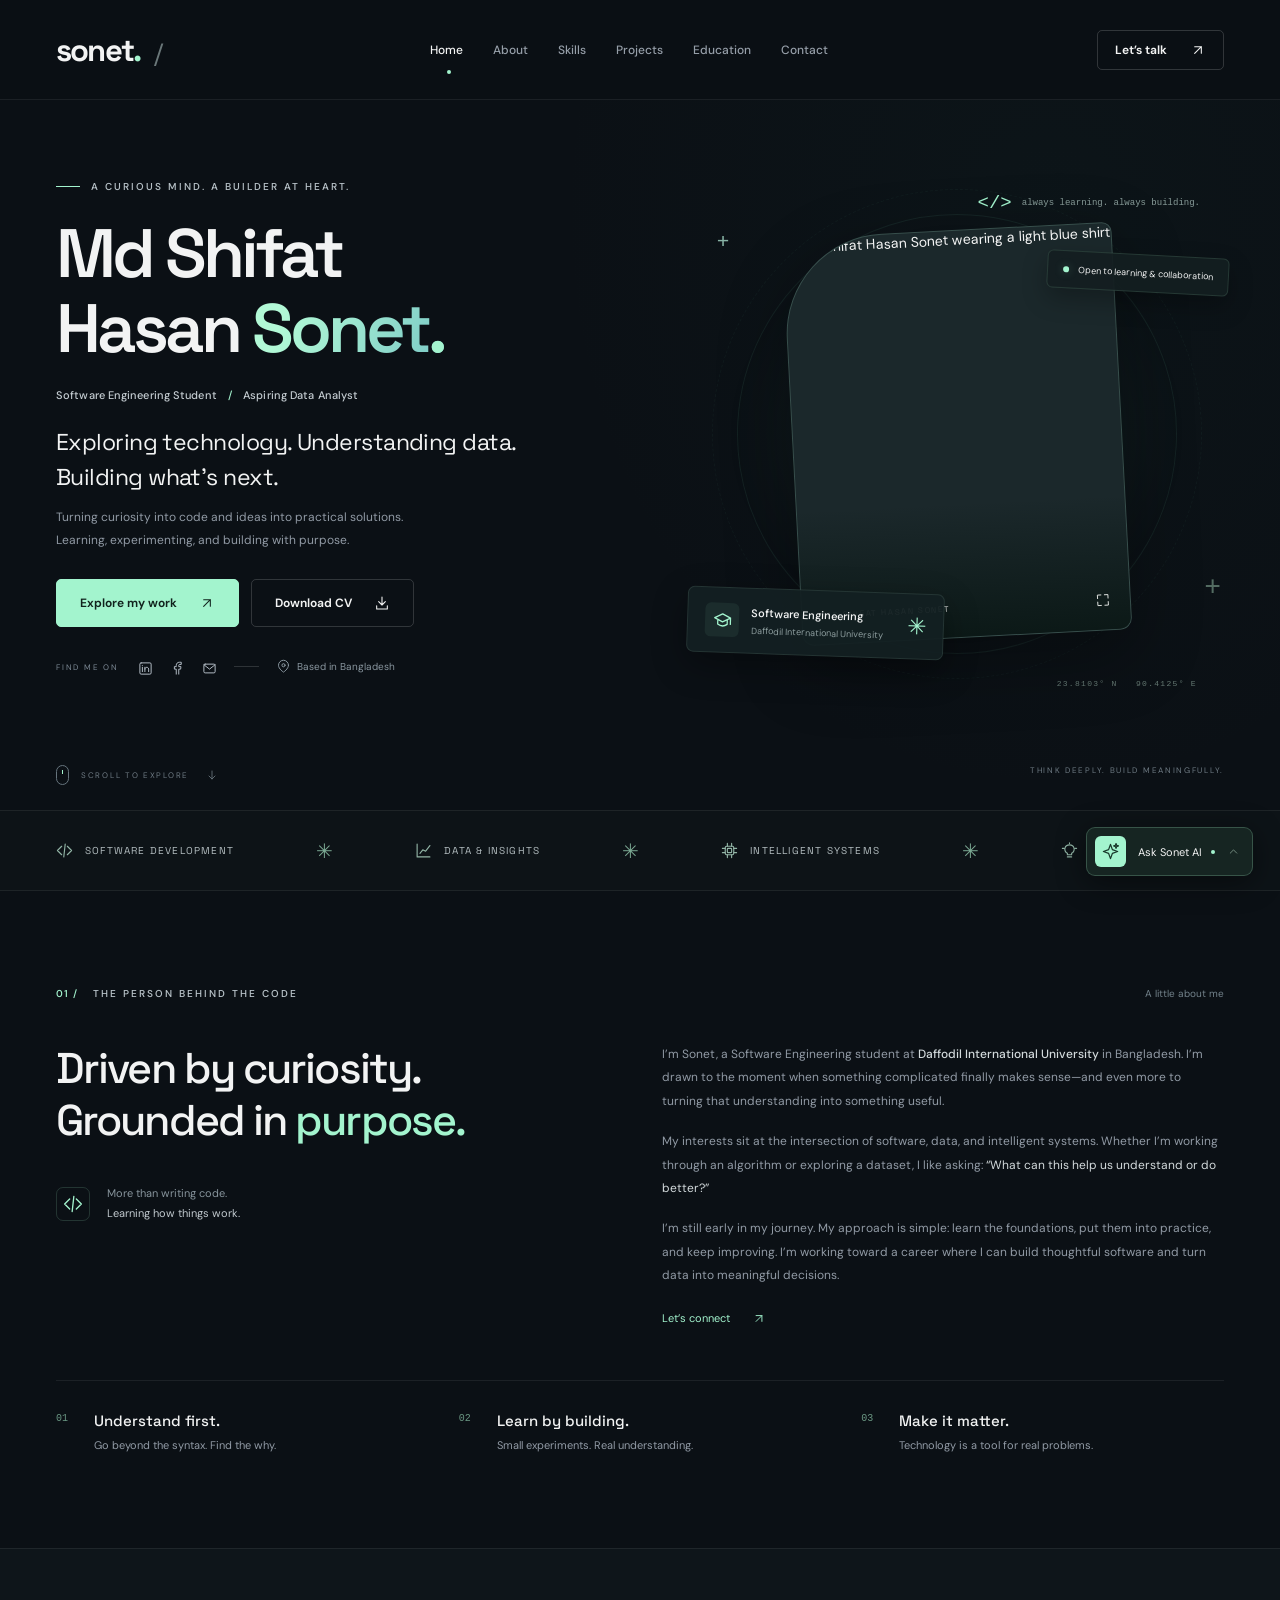
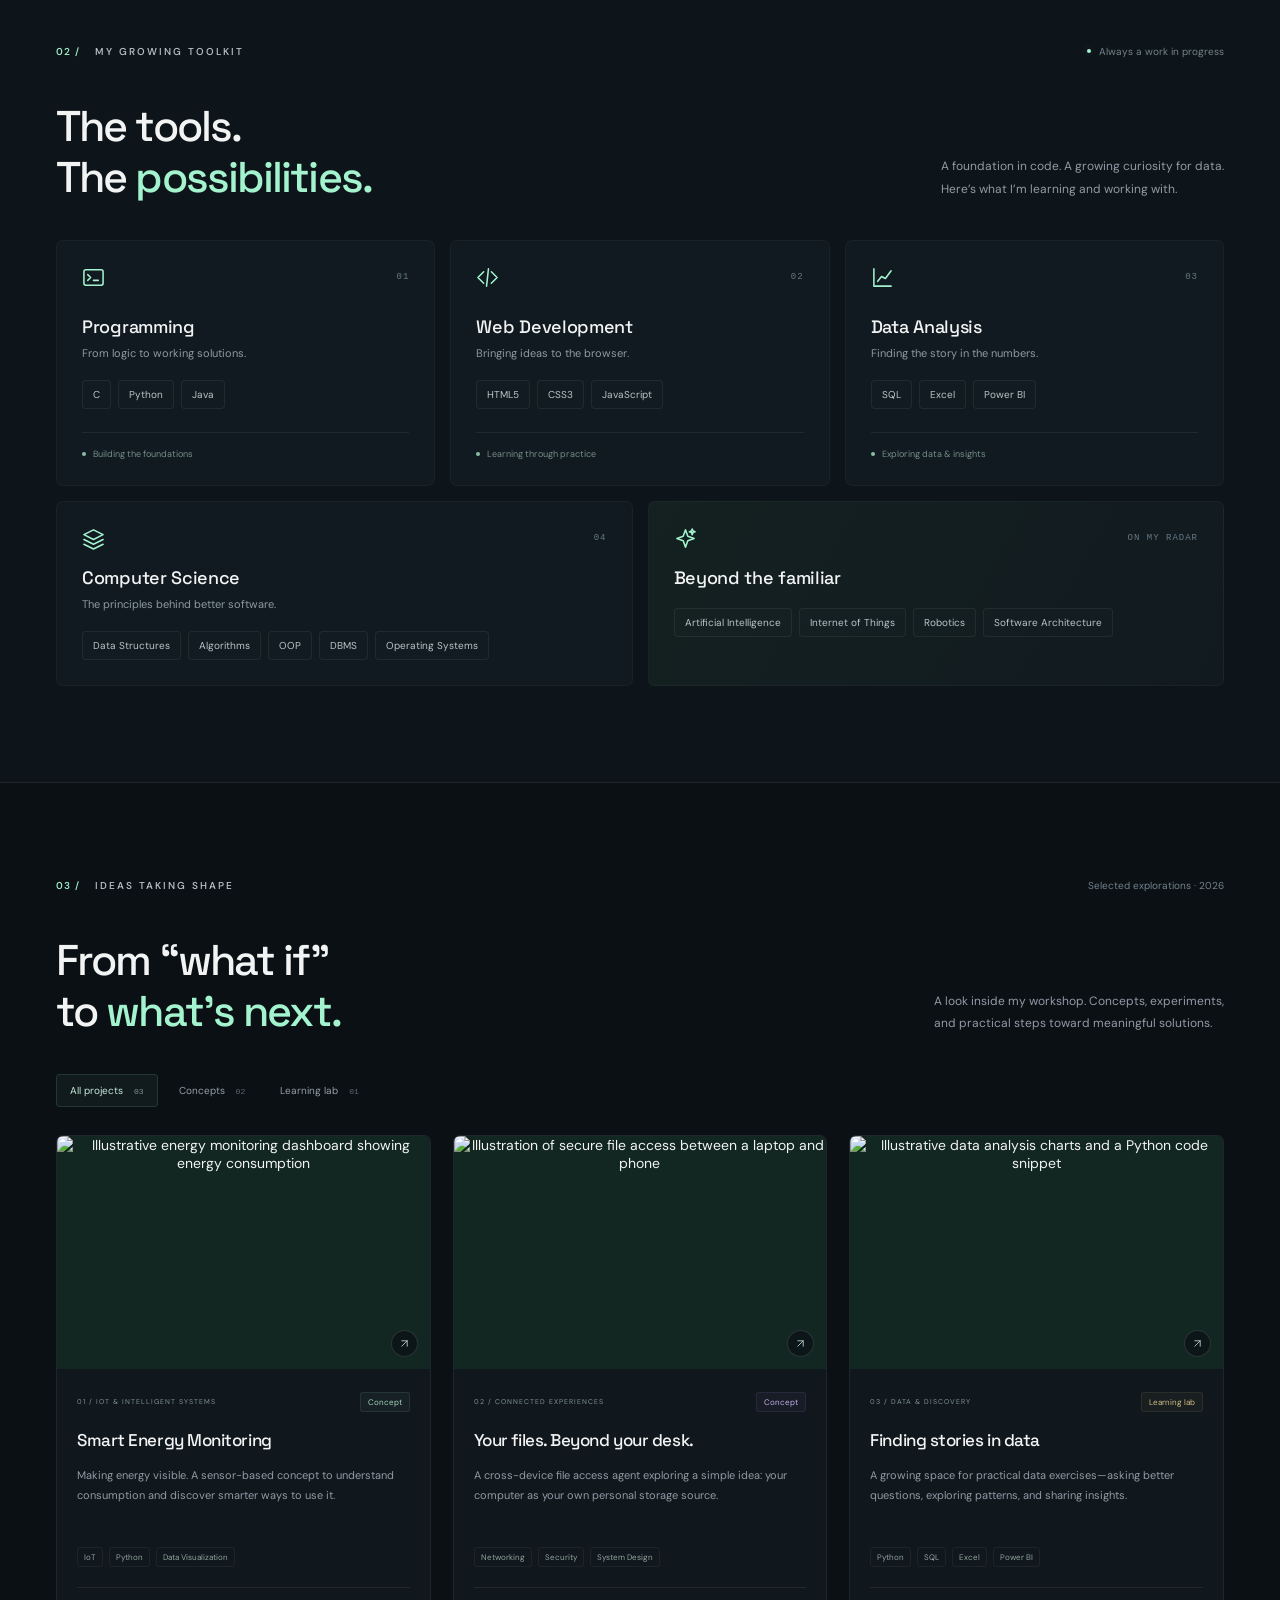
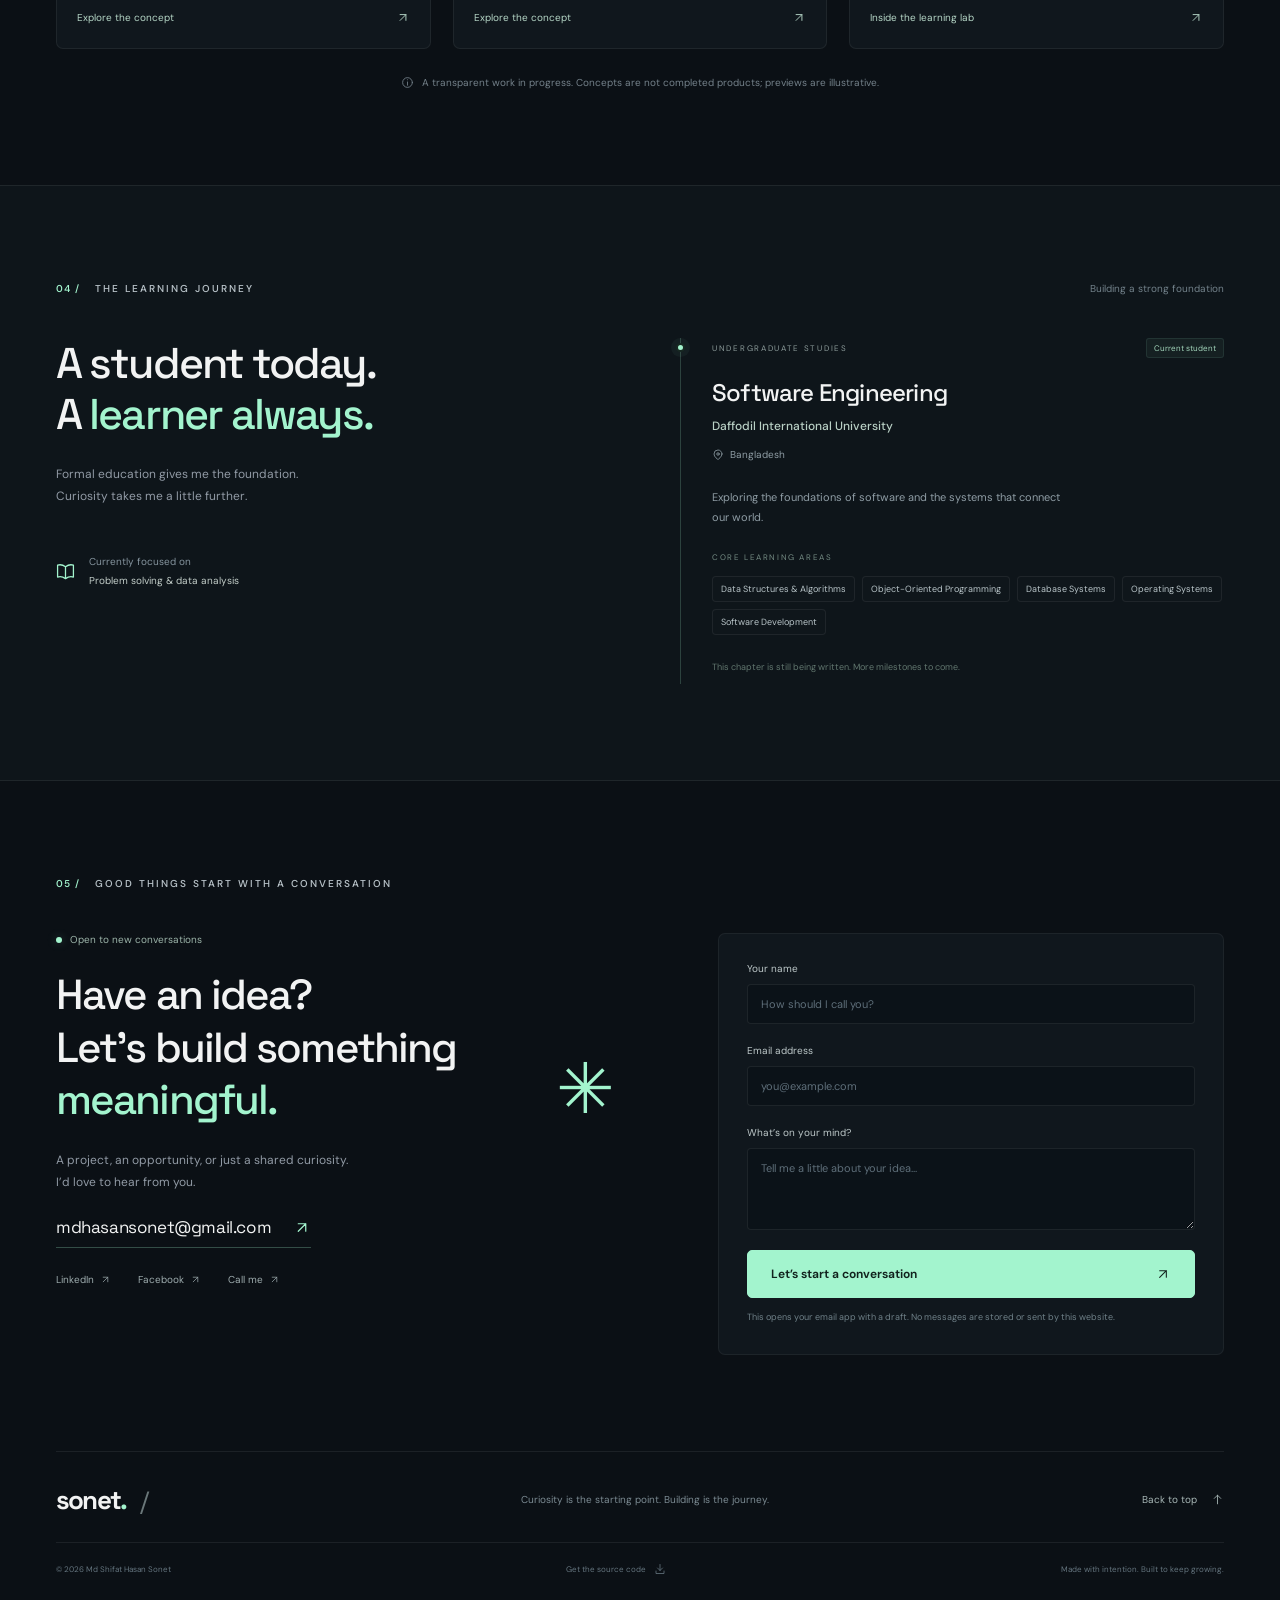
==== index.html @ 7c034849 "Add files via upload Initial portfolio upload" ====
<!doctype html>
<html lang="en">
<head>
  <meta charset="UTF-8">
  <meta name="viewport" content="width=device-width, initial-scale=1.0">
  <meta name="theme-color" content="#0b1015">
  <meta name="description" content="Md Shifat Hasan Sonet — Software Engineering student at Daffodil International University. Exploring software, data, and meaningful technology.">
  <meta property="og:title" content="Sonet — Curious mind. Purposeful code.">
  <meta property="og:description" content="The personal portfolio of Md Shifat Hasan Sonet, software engineering student and aspiring data analyst.">
  <meta property="og:type" content="website">
  <link rel="icon" href="./assets/favicon.svg" type="image/svg+xml">
  <link rel="preconnect" href="https://fonts.googleapis.com">
  <link rel="preconnect" href="https://fonts.gstatic.com" crossorigin>
  <link href="https://fonts.googleapis.com/css2?family=DM+Sans:wght@400;450;500;550;600;650;700&family=Space+Grotesk:wght@400;500;600;700&display=swap" rel="stylesheet">
  <link rel="stylesheet" href="./style.css">
  <title>Md Shifat Hasan Sonet — Developer & Curious Mind</title>
</head>
<body>
  <a class="skip-link" href="#main">Skip to content</a>
  <header class="site-header">
    <div class="container nav-wrap">
      <a href="#home" class="logo" aria-label="Sonet home">sonet<span>.</span><span class="logo-slash"> /</span></a>
      <nav id="navigation" aria-label="Main navigation">
        <a href="#home" class="active">Home</a><a href="#about">About</a><a href="#skills">Skills</a><a href="#projects">Projects</a><a href="#education">Education</a><a href="#contact">Contact</a>
      </nav>
      <a href="#contact" class="button nav-cta">Let’s talk <i data-icon="arrow-up-right"></i></a>
      <button class="menu-toggle icon-button" aria-label="Open menu" aria-expanded="false" aria-controls="navigation"><i data-icon="menu"></i></button>
    </div>
  </header>
  <main id="main">
    <section class="hero container" id="home">
      <div class="hero-content">
        <div class="eyebrow"><span class="tiny-line"></span> A CURIOUS MIND. A BUILDER AT HEART.</div>
        <h1>Md Shifat<br>Hasan <span class="gradient-text">Sonet<span class="name-dot">.</span></span></h1>
        <p class="hero-role">Software Engineering Student <span>/</span> Aspiring Data Analyst</p>
        <p class="hero-description">Exploring technology. Understanding data.<br>Building what’s next.</p>
        <p class="hero-intro">Turning curiosity into code and ideas into practical solutions.<br class="desktop-break"> Learning, experimenting, and building with purpose.</p>
        <div class="hero-actions"><a class="button primary" href="#projects">Explore my work <i data-icon="arrow-up-right"></i></a><a class="button secondary" href="./assets/sonet-cv.pdf" download="Md-Shifat-Hasan-Sonet-CV.pdf">Download CV <i data-icon="download"></i></a></div>
        <div class="hero-socials"><span>FIND ME ON</span><a href="https://www.linkedin.com/in/shifat-hasan-sonet-a158b3356" target="_blank" rel="noopener noreferrer" aria-label="LinkedIn"><i data-icon="linkedin"></i></a><a href="https://www.facebook.com/shifat.hasan.sonet/" target="_blank" rel="noopener noreferrer" aria-label="Facebook"><i data-icon="facebook"></i></a><a href="mailto:mdhasansonet@gmail.com" aria-label="Email"><i data-icon="mail"></i></a><span class="social-rule"></span><span class="location"><i data-icon="pin"></i> Based in Bangladesh</span></div>
      </div>
      <div class="hero-art">
        <div class="orbit orbit-one"></div><div class="orbit orbit-two"></div>
        <span class="art-plus plus-one">+</span><span class="art-plus plus-two">+</span>
        <div class="code-tag"><span>&lt;/&gt;</span> always learning. always building.</div>
        <button class="portrait-frame" id="portrait-open" aria-label="View full portrait of Sonet"><img src="./assets/sonet-portrait.jpg" alt="Md Shifat Hasan Sonet wearing a light blue shirt" width="1200" height="1600" fetchpriority="high"><span class="portrait-bottom"><span>MD SHIFAT HASAN SONET</span><i data-icon="expand"></i></span></button>
        <div class="availability"><span class="status-dot"></span> Open to learning & collaboration</div>
        <div class="student-note"><span class="note-icon"><i data-icon="graduation"></i></span><div><strong>Software Engineering</strong><span>Daffodil International University</span></div><span class="note-spark">✳</span></div>
        <span class="art-coordinate">23.8103° N &nbsp; 90.4125° E</span>
      </div>
      <div class="hero-footer"><a href="#about"><span class="scroll-mouse"></span> SCROLL TO EXPLORE <i data-icon="arrow-down"></i></a><span>THINK DEEPLY. BUILD MEANINGFULLY.</span></div>
    </section>
    <div class="interest-strip"><div class="container"><span><i data-icon="code"></i> SOFTWARE DEVELOPMENT</span><b>✳</b><span><i data-icon="chart"></i> DATA & INSIGHTS</span><b>✳</b><span><i data-icon="cpu"></i> INTELLIGENT SYSTEMS</span><b>✳</b><span><i data-icon="bulb"></i> CONTINUOUS LEARNING</span></div></div>

    <section class="section container" id="about">
      <div class="section-heading"><p class="eyebrow"><span class="section-number">01 /</span> THE PERSON BEHIND THE CODE</p><span class="section-side">A little about me</span></div>
      <div class="about-grid">
        <div><h2>Driven by curiosity.<br>Grounded in <em>purpose.</em></h2><div class="about-stamp"><i data-icon="code"></i><span>More than writing code.<br><strong>Learning how things work.</strong></span></div></div>
        <div class="about-copy"><p>I’m Sonet, a Software Engineering student at <strong>Daffodil International University</strong> in Bangladesh. I’m drawn to the moment when something complicated finally makes sense—and even more to turning that understanding into something useful.</p><p>My interests sit at the intersection of software, data, and intelligent systems. Whether I’m working through an algorithm or exploring a dataset, I like asking: <span class="text-white">“What can this help us understand or do better?”</span></p><p>I’m still early in my journey. My approach is simple: learn the foundations, put them into practice, and keep improving. I’m working toward a career where I can build thoughtful software and turn data into meaningful decisions.</p><a class="text-link" href="#contact">Let’s connect <i data-icon="arrow-up-right"></i></a></div>
      </div>
      <div class="values-grid"><div><span class="value-number">01</span><h3>Understand first.</h3><p>Go beyond the syntax. Find the why.</p></div><div><span class="value-number">02</span><h3>Learn by building.</h3><p>Small experiments. Real understanding.</p></div><div><span class="value-number">03</span><h3>Make it matter.</h3><p>Technology is a tool for real problems.</p></div></div>
    </section>

    <section class="section skills-section" id="skills"><div class="container">
      <div class="section-heading"><p class="eyebrow"><span class="section-number">02 /</span> MY GROWING TOOLKIT</p><span class="section-side"><span class="status-dot"></span> Always a work in progress</span></div>
      <div class="title-row"><h2>The tools.<br>The <em>possibilities.</em></h2><p>A foundation in code. A growing curiosity for data.<br>Here’s what I’m learning and working with.</p></div>
      <div class="skills-grid">
        <article class="skill-card"><div class="skill-top"><i data-icon="terminal"></i><span>01</span></div><h3>Programming</h3><p>From logic to working solutions.</p><div class="skill-tags"><span>C</span><span>Python</span><span>Java</span></div><div class="skill-foot"><span></span> Building the foundations</div></article>
        <article class="skill-card"><div class="skill-top"><i data-icon="code"></i><span>02</span></div><h3>Web Development</h3><p>Bringing ideas to the browser.</p><div class="skill-tags"><span>HTML5</span><span>CSS3</span><span>JavaScript</span></div><div class="skill-foot"><span></span> Learning through practice</div></article>
        <article class="skill-card"><div class="skill-top"><i data-icon="chart"></i><span>03</span></div><h3>Data Analysis</h3><p>Finding the story in the numbers.</p><div class="skill-tags"><span>SQL</span><span>Excel</span><span>Power BI</span></div><div class="skill-foot"><span></span> Exploring data & insights</div></article>
        <article class="skill-card wide"><div class="skill-top"><i data-icon="layers"></i><span>04</span></div><h3>Computer Science</h3><p>The principles behind better software.</p><div class="skill-tags"><span>Data Structures</span><span>Algorithms</span><span>OOP</span><span>DBMS</span><span>Operating Systems</span></div></article>
        <article class="skill-card interests"><div class="skill-top"><i data-icon="spark"></i><span>ON MY RADAR</span></div><h3>Beyond the familiar</h3><div class="skill-tags"><span>Artificial Intelligence</span><span>Internet of Things</span><span>Robotics</span><span>Software Architecture</span></div></article>
      </div>
    </div></section>

    <section class="section container" id="projects">
      <div class="section-heading"><p class="eyebrow"><span class="section-number">03 /</span> IDEAS TAKING SHAPE</p><span class="section-side">Selected explorations · 2026</span></div>
      <div class="title-row"><h2>From “what if”<br>to <em>what’s next.</em></h2><p>A look inside my workshop. Concepts, experiments,<br>and practical steps toward meaningful solutions.</p></div>
      <div class="project-filters" aria-label="Filter projects"><button class="selected" data-filter="all" aria-pressed="true">All projects <span>03</span></button><button data-filter="concept" aria-pressed="false">Concepts <span>02</span></button><button data-filter="learning" aria-pressed="false">Learning lab <span>01</span></button></div>
      <div class="projects-grid">
        <article class="project-card" data-category="concept"><button class="project-image energy-image" data-project="energy" aria-label="Explore Smart Energy Monitoring System"><img src="./assets/project-energy.svg" alt="Illustrative energy monitoring dashboard showing energy consumption" loading="lazy" width="800" height="500"><span class="project-open"><i data-icon="arrow-up-right"></i></span></button><div class="project-content"><div class="project-meta"><span>01 / IOT & INTELLIGENT SYSTEMS</span><span class="project-status">Concept</span></div><h3>Smart Energy Monitoring</h3><p>Making energy visible. A sensor-based concept to understand consumption and discover smarter ways to use it.</p><div class="tech-tags"><span>IoT</span><span>Python</span><span>Data Visualization</span></div><button class="project-link" data-project="energy">Explore the concept <i data-icon="arrow-up-right"></i></button></div></article>
        <article class="project-card" data-category="concept"><button class="project-image files-image" data-project="files" aria-label="Explore Cross-Device File Access Agent"><img src="./assets/project-files.svg" alt="Illustration of secure file access between a laptop and phone" loading="lazy" width="800" height="500"><span class="project-open"><i data-icon="arrow-up-right"></i></span></button><div class="project-content"><div class="project-meta"><span>02 / CONNECTED EXPERIENCES</span><span class="project-status violet">Concept</span></div><h3>Your files. Beyond your desk.</h3><p>A cross-device file access agent exploring a simple idea: your computer as your own personal storage source.</p><div class="tech-tags"><span>Networking</span><span>Security</span><span>System Design</span></div><button class="project-link" data-project="files">Explore the concept <i data-icon="arrow-up-right"></i></button></div></article>
        <article class="project-card" data-category="learning"><button class="project-image data-image" data-project="data" aria-label="Explore Data Analysis Projects"><img src="./assets/project-data.svg" alt="Illustrative data analysis charts and a Python code snippet" loading="lazy" width="800" height="500"><span class="project-open"><i data-icon="arrow-up-right"></i></span></button><div class="project-content"><div class="project-meta"><span>03 / DATA & DISCOVERY</span><span class="project-status amber">Learning lab</span></div><h3>Finding stories in data</h3><p>A growing space for practical data exercises—asking better questions, exploring patterns, and sharing insights.</p><div class="tech-tags"><span>Python</span><span>SQL</span><span>Excel</span><span>Power BI</span></div><button class="project-link" data-project="data">Inside the learning lab <i data-icon="arrow-up-right"></i></button></div></article>
      </div>
      <p class="project-disclaimer"><i data-icon="info"></i> A transparent work in progress. Concepts are not completed products; previews are illustrative.</p>
    </section>

    <section class="section education-section" id="education"><div class="container">
      <div class="section-heading"><p class="eyebrow"><span class="section-number">04 /</span> THE LEARNING JOURNEY</p><span class="section-side">Building a strong foundation</span></div>
      <div class="education-grid"><div><h2>A student today.<br>A <em>learner always.</em></h2><p class="section-description">Formal education gives me the foundation.<br>Curiosity takes me a little further.</p><div class="learning-note"><i data-icon="book"></i><p>Currently focused on<br><strong>Problem solving & data analysis</strong></p></div></div><div class="timeline"><div class="timeline-point"></div><div class="education-meta"><span>UNDERGRADUATE STUDIES</span><span class="project-status">Current student</span></div><h3>Software Engineering</h3><h4>Daffodil International University</h4><p class="education-location"><i data-icon="pin"></i> Bangladesh</p><p>Exploring the foundations of software and the systems that connect our world.</p><div class="coursework"><span>CORE LEARNING AREAS</span><div class="skill-tags"><span>Data Structures & Algorithms</span><span>Object-Oriented Programming</span><span>Database Systems</span><span>Operating Systems</span><span>Software Development</span></div></div><p class="education-note">This chapter is still being written. More milestones to come.</p></div></div>
    </div></section>

    <section class="section container" id="contact">
      <div class="section-heading"><p class="eyebrow"><span class="section-number">05 /</span> GOOD THINGS START WITH A CONVERSATION</p></div>
      <div class="contact-grid"><div><div class="contact-availability"><span class="status-dot"></span> Open to new conversations</div><h2>Have an idea?<br>Let’s build something<br><em>meaningful.</em><span class="contact-star">✳</span></h2><p class="section-description">A project, an opportunity, or just a shared curiosity.<br>I’d love to hear from you.</p><a class="email-link" href="mailto:mdhasansonet@gmail.com">mdhasansonet@gmail.com <i data-icon="arrow-up-right"></i></a><div class="contact-links"><a href="https://www.linkedin.com/in/shifat-hasan-sonet-a158b3356" target="_blank" rel="noopener noreferrer">LinkedIn <i data-icon="arrow-up-right"></i></a><a href="https://www.facebook.com/shifat.hasan.sonet/" target="_blank" rel="noopener noreferrer">Facebook <i data-icon="arrow-up-right"></i></a><a href="tel:+8801904821292">Call me <i data-icon="arrow-up-right"></i></a></div></div>
      <form id="contact-form"><label for="contact-name">Your name</label><input id="contact-name" name="name" autocomplete="name" placeholder="How should I call you?" required minlength="2" maxlength="100"><label for="contact-email">Email address</label><input id="contact-email" name="email" type="email" autocomplete="email" placeholder="you@example.com" required maxlength="200"><label for="contact-message">What’s on your mind?</label><textarea id="contact-message" name="message" placeholder="Tell me a little about your idea..." rows="4" required minlength="10" maxlength="3000"></textarea><button class="button primary" type="submit">Let’s start a conversation <i data-icon="arrow-up-right"></i></button><p class="form-note" id="form-status" role="status">This opens your email app with a draft. No messages are stored or sent by this website.</p></form></div>
    </section>
  </main>
  <footer class="container"><div class="footer-top"><a class="logo" href="#home">sonet<span>.</span><span class="logo-slash"> /</span></a><p>Curiosity is the starting point. Building is the journey.</p><a class="back-top" href="#home">Back to top <i data-icon="arrow-up"></i></a></div><div class="footer-bottom"><span>© <span id="year">2026</span> Md Shifat Hasan Sonet</span><a href="./sonet-portfolio-source.zip" download>Get the source code <i data-icon="download"></i></a><span>Made with intention. Built to keep growing.</span></div></footer>

  <button class="chat-launcher" id="chat-toggle" aria-expanded="false" aria-controls="chat-panel"><span class="chat-launcher-icon"><i data-icon="spark"></i></span><span>Ask Sonet AI<span class="launcher-dot"></span></span><i data-icon="chevron-up"></i></button>
  <aside class="chat-panel" id="chat-panel" aria-label="Sonet AI — Personal Portfolio Assistant" hidden><div class="chat-header"><span class="assistant-avatar"><i data-icon="spark"></i></span><div><strong>Sonet AI</strong><span><span class="status-dot"></span> Your portfolio guide</span></div><button class="icon-button" id="chat-close" aria-label="Close assistant"><i data-icon="x"></i></button></div><div class="chat-disclosure">A rule-based assistant. Real information, not generative AI.</div><div class="chat-messages" id="chat-messages" role="log" aria-live="polite" aria-relevant="additions"><div class="chat-message assistant">Hi, I’m Sonet’s portfolio assistant. Ask me about his journey, projects, or what he’s learning.</div></div><div class="chat-suggestions"><button data-question="Who is Shifat Hasan Sonet?">Meet Sonet <i data-icon="arrow-up-right"></i></button><button data-question="What projects has he worked on?">Explore projects <i data-icon="arrow-up-right"></i></button><button data-question="What is his current learning focus?">Learning focus <i data-icon="arrow-up-right"></i></button></div><form id="chat-form"><label class="sr-only" for="chat-input">Your question</label><input id="chat-input" placeholder="Ask something about Sonet..." autocomplete="off" maxlength="500" required><button class="icon-button" type="submit" aria-label="Send message"><i data-icon="arrow-up"></i></button></form><div class="chat-powered">Curiosity welcome. Powered by a local JSON knowledge base.</div></aside>
  <dialog id="project-dialog"><div class="dialog-inner"><button class="icon-button dialog-close" aria-label="Close project details"><i data-icon="x"></i></button><div id="project-details"></div></div></dialog>
  <dialog id="portrait-dialog" class="portrait-dialog"><button class="icon-button dialog-close" aria-label="Close portrait"><i data-icon="x"></i></button><img src="./assets/sonet-portrait.jpg" alt="Full portrait of Md Shifat Hasan Sonet" width="1200" height="1600"></dialog>
  <script type="module" src="./script.js"></script>
</body>
</html>
---- style.css ----
/* Core tokens and the editorial dark visual system. */
:root{color-scheme:dark;--bg:#0b1015;--surface:#10171e;--text:#f2f3f3;--muted:#919aa5;--mint:#a3f4ce;--line:#ffffff12;--font:'DM Sans',sans-serif;--display:'Space Grotesk',sans-serif}
*{box-sizing:border-box}html{scroll-behavior:smooth;scroll-padding-top:110px}body{margin:0;background:var(--bg);color:var(--text);font-family:var(--font);font-size:14px;-webkit-font-smoothing:antialiased}body::before{content:"";pointer-events:none;position:absolute;top:0;right:0;width:60%;height:850px;background:radial-gradient(ellipse at 70% 25%,#1e584c10,transparent 65%);z-index:-1}a{color:inherit;text-decoration:none}button,input,textarea{font:inherit}button,a,input,textarea{-webkit-tap-highlight-color:transparent}button{cursor:pointer;color:inherit}button{border:0}img{max-width:100%;display:block}button:focus-visible,a:focus-visible{outline:2px solid var(--mint);outline-offset:6px}button:disabled{cursor:not-allowed;opacity:.45}::selection{background:var(--mint);color:var(--bg)}.container{width:min(1200px,calc(100% - 112px));margin-inline:auto}.icon{width:19px;height:19px;stroke:currentColor;fill:none;stroke-width:1.6;stroke-linecap:round;stroke-linejoin:round;flex-shrink:0;vertical-align:middle}.site-header{height:100px;border-bottom:1px solid var(--line);background:#0b1015ed;position:sticky;top:0;z-index:30;backdrop-filter:blur(18px)}.nav-wrap{height:100%;display:flex;align-items:center;justify-content:space-between}.logo{font-family:var(--display);font-size:31px;font-weight:700;letter-spacing:-1.8px}.logo>span:first-child{color:var(--mint)}.logo-slash{color:#6a7779;font-size:25px;margin-left:10px;font-weight:400}.nav-wrap nav{display:flex;gap:30px;align-items:center;height:100%}.nav-wrap nav a{font-size:12px;font-weight:500;color:#969fa9;height:100%;display:flex;align-items:center;position:relative;transition:color .2s}.nav-wrap nav a:hover,.nav-wrap nav a.active{color:var(--text)}.nav-wrap nav a.active::after{content:"";width:4px;height:4px;border-radius:50%;background:var(--mint);position:absolute;bottom:25px;left:50%}.button{display:inline-flex;align-items:center;justify-content:center;gap:22px;padding:15px 23px;font-size:12px;font-weight:650;border-radius:5px;min-height:48px;transition:transform .2s,background .2s,border-color .2s}.button:hover{transform:translateY(-3px)}.button .icon{width:16px;height:16px}.nav-cta{background:transparent;border:1px solid #ffffff29;min-height:40px;padding:10px 17px;gap:23px}.primary{background:var(--mint);color:#11221d;border:1px solid var(--mint)}.primary:hover{background:#c3fce2}.secondary{background:transparent;border:1px solid #ffffff28}.secondary:hover{border-color:var(--mint)}.menu-toggle{display:none!important}.eyebrow{font-family:var(--font);font-size:10px;letter-spacing:2px;display:flex;align-items:center;gap:11px;font-weight:550;color:#b6c0c6;margin:0}.tiny-line{width:24px;height:1px;background:var(--mint)}.hero{position:relative;min-height:710px;display:grid;grid-template-columns:1.13fr 1fr;align-items:center;gap:30px;padding-top:58px;padding-bottom:100px}.hero-content{padding-bottom:12px}.hero h1{font-family:var(--display);font-size:clamp(54px,5.35vw,78px);line-height:1.09;letter-spacing:-4px;margin:24px 0 22px;font-weight:600}.gradient-text{background:linear-gradient(110deg,#b2f9d6 10%,#7fcdc7 50%,#a3c9f4 90%);background-size:200% auto;background-clip:text;-webkit-background-clip:text;color:transparent;animation:gradient-shift 10s ease infinite}.name-dot{color:var(--mint)}.hero-role{font-size:11px;color:#c5cdd2;font-weight:500;letter-spacing:.1px}.hero-role>span{color:var(--mint);margin:0 8px}.hero-description{font-family:var(--display);font-size:23px;line-height:1.5;letter-spacing:-.55px;margin:23px 0 12px}.hero-intro{font-size:12px;line-height:1.9;color:var(--muted);margin:0 0 27px}.hero-actions{display:flex;gap:12px}.hero-socials{display:flex;align-items:center;gap:17px;margin-top:31px;color:#b0b9c2}.hero-socials>span:first-child{font-size:8px;letter-spacing:1.8px;color:#7d8995;margin-right:2px}.hero-socials .icon{width:15px;height:15px}.hero-socials a:hover{color:var(--mint)}.social-rule{width:25px;height:1px;background:#ffffff25}.location{font-size:10px;display:flex;gap:6px;align-items:center;color:#89969f}.hero-art{position:relative;width:100%;height:490px;display:flex;justify-content:center;align-items:center}.portrait-frame{padding:0;width:330px;height:408px;position:relative;z-index:2;border-radius:100px 10px 12px 12px;overflow:hidden;border:1px solid #7cad9d4a;background:#1b282b;transform:rotate(-3deg);box-shadow:0 22px 70px #0005;transition:transform .5s}.portrait-frame:hover{transform:rotate(0deg)}.portrait-frame>img{width:100%;height:100%;object-fit:cover;object-position:50% 32%;filter:saturate(.58);transition:filter .5s}.portrait-frame:hover>img{filter:saturate(.9)}.portrait-frame::after{content:"";position:absolute;inset:0;background:linear-gradient(0deg,#081512cc,transparent 33%)}.portrait-bottom{position:absolute;z-index:2;bottom:20px;left:22px;right:20px;display:flex;align-items:center;justify-content:space-between;font-family:var(--display);font-size:8px;letter-spacing:1.6px;color:#e6e8e6}.portrait-bottom .icon{width:14px}.orbit{position:absolute;border:1px solid #7dd8b515;border-radius:50%;width:440px;height:440px;transform:rotate(-18deg)}.orbit-two{width:490px;height:490px;border-style:dashed;border-color:#7dd8b50b}.orbit-one::after{content:"";width:7px;height:7px;border-radius:50%;background:var(--mint);position:absolute;top:63px;right:53px;box-shadow:0 0 20px #a3f4ce55}.hero-art::before{content:"";position:absolute;inset:8%;background:radial-gradient(ellipse,#4d9b7826,transparent 67%);filter:blur(20px)}.code-tag{position:absolute;top:3px;right:24px;font-size:9px;color:#889c99;display:flex;align-items:center;gap:10px;font-family:monospace}.code-tag>span{color:var(--mint);font-size:19px}.availability{position:absolute;top:65px;right:-5px;z-index:4;display:flex;align-items:center;gap:9px;font-size:9px;background:#141f21ed;border:1px solid #618d7540;border-radius:6px;padding:12px 15px;box-shadow:0 10px 25px #0004;transform:rotate(3deg)}.status-dot{width:6px;height:6px;border-radius:50%;background:var(--mint);display:inline-block;box-shadow:0 0 10px #a3f4ce40;flex-shrink:0}.student-note{position:absolute;bottom:23px;left:-3px;z-index:5;background:#142022f2;border:1px solid #7ba28d2b;border-radius:7px;padding:15px 17px;display:flex;align-items:center;gap:12px;transform:rotate(2deg);box-shadow:0 12px 35px #0005}.note-icon{width:34px;height:34px;background:#a3f4ce10;color:var(--mint);display:grid;place-items:center;border-radius:6px}.student-note strong{display:block;font-size:11px;font-weight:550}.student-note div>span{display:block;color:#8d9d9e;font-size:9px;margin-top:5px}.note-spark{color:var(--mint);margin-left:12px;font-size:23px}.art-plus{position:absolute;font-family:monospace;color:#88b4a6;font-size:21px}.plus-one{left:27px;top:42px}.plus-two{right:3px;bottom:76px;font-size:28px;color:#536c62}.art-coordinate{position:absolute;bottom:-9px;right:27px;font-family:monospace;color:#657973;font-size:8px;letter-spacing:1.3px}.hero-footer{position:absolute;bottom:25px;left:0;right:0;display:flex;justify-content:space-between;font-size:8px;letter-spacing:1.7px;color:#6f7b84}.hero-footer a{display:flex;gap:12px;align-items:center}.hero-footer .icon{width:12px;height:12px;margin-left:5px}.scroll-mouse{width:13px;height:20px;border:1px solid #66747d;border-radius:8px;position:relative}.scroll-mouse::after{content:"";position:absolute;width:1px;height:4px;background:var(--mint);top:4px;left:5px;animation:scroll-dot 2s infinite}.interest-strip{border-block:1px solid var(--line);background:#10171b80}.interest-strip .container{display:flex;align-items:center;justify-content:space-between;min-height:79px;gap:20px}.interest-strip span{font-family:var(--display);font-size:10px;letter-spacing:1.2px;display:flex;align-items:center;gap:12px;color:#b2bcbf}.interest-strip .icon{color:#92b5a6;width:17px;height:17px}.interest-strip b{font-weight:400;color:#7caa94;font-size:20px}.section{padding-top:96px;padding-bottom:96px;scroll-margin-top:0}.section-heading{display:flex;justify-content:space-between;align-items:center;margin-bottom:43px}.section-number{color:var(--mint);margin-right:4px;font-size:10px;letter-spacing:1px}.section-side{font-size:10px;color:#73828b;display:flex;gap:8px;align-items:center}.section-side .status-dot{width:4px;height:4px}h2{font-family:var(--display);font-size:43px;line-height:1.2;font-weight:500;letter-spacing:-1.9px;margin:0}h2 em{font-style:normal;color:var(--mint)}h3{font-family:var(--display);font-weight:500;margin:0}.about-grid{display:grid;grid-template-columns:1fr 1.07fr;gap:80px}.about-stamp{display:flex;align-items:center;gap:17px;margin-top:38px;font-size:11px;color:#87949c;line-height:1.8}.about-stamp>.icon{width:34px;height:34px;color:var(--mint);padding:6px;border:1px solid #a3f4ce28;border-radius:7px}.about-stamp strong{font-weight:400;color:#c1c9ce}.about-copy p{margin:0 0 17px;font-size:12px;line-height:1.95;color:var(--muted)}.about-copy strong{color:#d3dadc;font-weight:500}.text-white{color:#d3dadc}.text-link{font-size:11px;display:inline-flex;gap:22px;align-items:center;color:var(--mint);margin-top:4px}.text-link .icon{width:14px}.values-grid{display:grid;grid-template-columns:repeat(3,1fr);gap:40px;margin-top:52px;border-top:1px solid var(--line);padding-top:30px}.values-grid>div{position:relative;padding-left:38px}.value-number{position:absolute;top:2px;left:0;font-family:monospace;font-size:10px;color:#6a9783}.values-grid h3{font-size:15px}.values-grid p{font-size:11px;color:var(--muted);margin:8px 0 0}.skills-section,.education-section{background:#0e151a;border-block:1px solid var(--line)}.title-row{display:flex;justify-content:space-between;align-items:flex-end;margin-bottom:36px;gap:28px}.title-row>p,.section-description{font-size:12px;line-height:1.85;color:var(--muted);margin:0 0 4px}.skills-grid{display:grid;grid-template-columns:repeat(6,1fr);gap:15px}.skill-card{grid-column:span 2;background:#111a20;border:1px solid #ffffff09;border-radius:7px;padding:25px;transition:background .25s,transform .25s,border-color .25s}.skill-card:hover{background:#142025;transform:translateY(-4px);border-color:#a3f4ce33}.skill-top{display:flex;align-items:center;justify-content:space-between;margin-bottom:26px}.skill-top>.icon{color:var(--mint);width:23px;height:23px}.skill-top>span{font-family:monospace;font-size:9px;letter-spacing:1px;color:#667984}.skill-card h3{font-size:18px;letter-spacing:-.3px}.skill-card>p{font-size:11px;color:#8d9aa2;margin:8px 0 20px}.skill-tags{display:flex;gap:7px;flex-wrap:wrap}.skill-tags>span{font-size:10px;border:1px solid #ffffff10;background:#ffffff02;color:#b9c5c9;border-radius:4px;padding:7px 10px}.skill-foot{border-top:1px solid var(--line);margin-top:23px;padding-top:15px;font-size:9px;color:#748e87;display:flex;align-items:center;gap:7px}.skill-foot>span{width:4px;height:4px;background:#8abda5;border-radius:50%}.skill-card.wide{grid-column:span 3}.skill-card.interests{grid-column:span 3;background:linear-gradient(120deg,#142120,#111a20)}.wide .skill-top,.interests .skill-top{margin-bottom:16px}.interests .skill-tags{margin-top:19px}.project-filters{display:flex;gap:7px;margin:10px 0 28px}.project-filters>button{font-size:10px;background:transparent;padding:9px 13px;border-radius:4px;color:#94a0a8;border:1px solid transparent}.project-filters>button.selected{color:#c7ead8;background:#a3f4ce0b;border-color:#a3f4ce21}.project-filters span{margin-left:8px;font-family:monospace;font-size:8px;opacity:.6}.projects-grid{display:grid;grid-template-columns:repeat(3,1fr);gap:22px}.project-card{border:1px solid #ffffff10;border-radius:7px;overflow:hidden;background:#10171d;transition:transform .3s,border-color .3s}.project-card:hover{transform:translateY(-5px);border-color:#a3f4ce45}.project-image{width:100%;padding:0;position:relative;overflow:hidden;background:#122721;aspect-ratio:1.6}.project-image>img{width:100%;height:100%;object-fit:cover;transition:transform .5s}.project-card:hover .project-image>img{transform:scale(1.04)}.project-open{position:absolute;right:12px;bottom:12px;width:27px;height:27px;border:1px solid #ffffff20;background:#0b1015bb;border-radius:50%;display:grid;place-items:center;color:#c1d5ca}.project-open .icon{width:13px;height:13px}.project-content{padding:23px 20px 21px}.project-meta{display:flex;align-items:center;justify-content:space-between;gap:5px;margin-bottom:17px}.project-meta>span:first-child{font-size:7px;letter-spacing:1px;color:#80948f}.project-status{font-size:8px;padding:4px 7px;white-space:nowrap;border-radius:3px;background:#a3f4ce0c;color:#a3d6bb;border:1px solid #a3f4ce18}.project-status.violet{color:#c2b2e9;background:#b59bff0c;border-color:#b59bff18}.project-status.amber{color:#d0bd88;background:#ebcc7d0a;border-color:#ebcc7d18}.project-content h3{font-size:17px;letter-spacing:-.45px;line-height:1.4}.project-content>p{font-size:11px;color:var(--muted);line-height:1.85;min-height:63px;margin:12px 0 19px}.tech-tags{display:flex;flex-wrap:wrap;gap:6px}.tech-tags>span{font-size:8px;color:#93a59e;border:1px solid #ffffff0e;border-radius:3px;padding:4px 6px}.project-link{display:flex;align-items:center;justify-content:space-between;width:100%;background:transparent;padding:20px 0 0;margin-top:20px;border-top:1px solid var(--line);font-size:10px;color:#b6d7c7}.project-link .icon{width:14px}.project-disclaimer{display:flex;justify-content:center;align-items:center;gap:8px;color:#74818a;font-size:10px;margin:27px 0 0}.project-disclaimer .icon{width:13px;height:13px}.education-grid{display:grid;grid-template-columns:1fr 1fr;gap:80px}.education-grid .section-description{margin-top:22px}.learning-note{margin-top:35px;display:flex;align-items:center;gap:14px}.learning-note>.icon{color:var(--mint)}.learning-note p{color:#85949e;font-size:10px;line-height:1.9}.learning-note strong{color:#c3cec9;font-weight:400}.timeline{border-left:1px solid #a3f4ce33;padding-left:31px;position:relative}.timeline-point{width:9px;height:9px;border-radius:50%;background:var(--mint);border:2px solid #172822;box-shadow:0 0 0 5px #a3f4ce0b;position:absolute;top:5px;left:-5px}.education-meta{display:flex;justify-content:space-between;align-items:center;margin-bottom:19px;gap:10px}.education-meta>span:first-child{font-size:8px;letter-spacing:1.7px;color:#8c9b9a}.timeline h3{font-size:24px;letter-spacing:-.8px}.timeline h4{font-size:12px;font-weight:500;color:#b9d0c5;margin:10px 0}.education-location{display:flex;gap:6px;align-items:center;font-size:10px!important;margin:12px 0 23px!important}.education-location .icon{width:12px;height:12px}.timeline>p{color:#8f9da5;line-height:1.85;font-size:11px;max-width:360px}.coursework{margin-top:24px}.coursework>span{font-size:8px;letter-spacing:1.6px;color:#748b83;display:block;margin-bottom:14px}.coursework .skill-tags>span{font-size:9px;padding:6px 8px}.education-note{font-size:9px!important;color:#61766e!important;margin-top:24px}.contact-grid{display:grid;grid-template-columns:1.15fr 1fr;gap:80px}.contact-availability{display:flex;align-items:center;gap:8px;font-size:10px;color:#9db5aa;margin-bottom:23px}.contact-grid h2{font-size:42px;position:relative;line-height:1.24}.contact-star{position:absolute;color:var(--mint);font-size:70px;right:25px;bottom:2px;line-height:1}.contact-grid .section-description{margin:23px 0}.email-link{font-family:var(--display);display:inline-flex;align-items:center;gap:22px;font-size:17px;letter-spacing:-.4px;border-bottom:1px solid #a3f4ce44;padding-bottom:9px}.email-link .icon{color:var(--mint);width:18px}.contact-links{display:flex;gap:27px;margin-top:25px}.contact-links a{font-size:10px;color:#9eacae;display:flex;gap:6px;align-items:center}.contact-links .icon{width:11px;height:11px}#contact-form{border:1px solid #ffffff0e;background:#10171d;padding:28px;border-radius:7px;display:flex;flex-direction:column}#contact-form label{font-size:10px;color:#bdc8c9;margin-bottom:9px}input,textarea{background:#0b1218;border:1px solid #ffffff13;border-radius:4px;color:var(--text);padding:12px 13px;font-size:11px;outline:none;transition:border-color .2s;min-width:0}input:focus,textarea:focus{border-color:#a3f4ce77}#contact-form input,#contact-form textarea{margin-bottom:20px;width:100%}textarea{resize:vertical}input::placeholder,textarea::placeholder{color:#5e6e79}#contact-form .button{width:100%;margin-top:0;justify-content:space-between}.form-note{color:#6f8088;font-size:9px;line-height:1.7;margin:12px 0 0}footer{border-top:1px solid var(--line);padding-top:31px;padding-bottom:27px}.footer-top{display:flex;align-items:center;justify-content:space-between}.footer-top>.logo{font-size:26px}.footer-top p{color:#7c8b93;font-size:10px}.back-top{display:flex;align-items:center;gap:14px;font-size:10px;color:#a9b8b7}.back-top .icon{width:13px}.footer-bottom{border-top:1px solid var(--line);margin-top:25px;padding-top:20px;display:flex;align-items:center;justify-content:space-between;gap:15px;color:#65757f;font-size:8px}.footer-bottom a{display:flex;align-items:center;gap:8px}.footer-bottom .icon{width:12px;height:12px}
/* Floating assistant: plain DOM and JSON, no external chat dependencies. */
.chat-launcher{position:fixed;bottom:24px;right:27px;z-index:45;display:flex;align-items:center;gap:12px;background:#162522;border:1px solid #8cccaa47;padding:8px 12px 8px 8px;border-radius:9px;box-shadow:0 6px 30px #0007;transition:transform .2s}.chat-launcher:hover{transform:translateY(-3px)}.chat-launcher-icon{width:31px;height:31px;border-radius:6px;background:var(--mint);color:#18382a;display:grid;place-items:center}.chat-launcher>span:nth-child(2){font-size:11px;display:flex;gap:9px;align-items:center}.launcher-dot{width:4px;height:4px;background:var(--mint);border-radius:50%}.chat-launcher>.icon{width:13px;color:#809a8c}.chat-panel{position:fixed;right:27px;bottom:85px;z-index:44;width:370px;max-height:min(600px,calc(100dvh - 110px));background:#101b20;border:1px solid #a3f4ce30;border-radius:13px;box-shadow:0 20px 70px #0009;overflow:hidden;display:flex;flex-direction:column;animation:chat-open .25s ease-out}.chat-panel[hidden]{display:none}.chat-header{display:flex;align-items:center;gap:12px;padding:17px;border-bottom:1px solid var(--line)}.assistant-avatar{height:36px;width:36px;border-radius:8px;background:#a3f4ce1a;display:grid;place-items:center;color:var(--mint)}.chat-header strong{font-family:var(--display);font-size:15px;font-weight:500}.chat-header div>span{display:flex;align-items:center;gap:6px;color:#94ab9f;font-size:9px;margin-top:5px}.chat-header .status-dot{width:4px;height:4px}.icon-button{display:inline-flex;align-items:center;justify-content:center;background:transparent;color:#91a49f;min-width:32px;min-height:32px;border-radius:5px}.icon-button:hover{background:#ffffff0a}.chat-header>.icon-button{margin-left:auto}.chat-disclosure{font-size:9px;text-align:center;color:#91a29d;background:#a3f4ce07;padding:9px}.chat-messages{padding:18px;overflow-y:auto;max-height:280px;min-height:120px;display:flex;flex-direction:column;gap:12px;scroll-behavior:smooth}.chat-message{font-size:12px;line-height:1.7;padding:12px 14px;border-radius:0 10px 10px 10px;background:#ffffff06;color:#bdcbc6;max-width:94%;white-space:pre-line;overflow-wrap:anywhere}.chat-message.user{align-self:flex-end;border-radius:10px 0 10px 10px;background:#a3f4ce16;color:#d6eddf}.chat-message time{font-size:8px;display:block;color:#7c9189;margin-top:6px}.chat-suggestions{display:flex;flex-wrap:wrap;padding:0 18px 13px;gap:7px}.chat-suggestions button{border:1px solid #a3f4ce26;background:transparent;color:#a9cdbb;font-size:9px;padding:7px 9px;border-radius:5px;display:flex;gap:6px;align-items:center}.chat-suggestions .icon{width:10px;height:10px}#chat-form{display:flex;gap:8px;padding:13px 16px;border-top:1px solid var(--line)}#chat-input{width:100%;font-size:11px;background:#0b1418}#chat-form button{background:var(--mint);color:#173324}.chat-powered{font-size:8px;text-align:center;padding:0 12px 11px;color:#71877c}.typing{color:#95bda9;animation:typing 1s infinite}
/* Dialogs and accessibility. */
dialog{background:#111b21;color:var(--text);border:1px solid #a3f4ce38;border-radius:12px;width:min(650px,calc(100% - 32px));max-height:85dvh;padding:0;overscroll-behavior:contain}dialog::backdrop{background:#03090dde;backdrop-filter:blur(9px)}.dialog-inner{padding:32px;position:relative}.dialog-close{position:absolute;right:12px;top:12px;z-index:3;background:#0b1015dd}.dialog-inner h2{font-size:31px;letter-spacing:-1px;margin:20px 0 15px}.dialog-inner p,.dialog-inner li{font-size:13px;line-height:1.9;color:#a4b3b7}.dialog-inner h3{margin:22px 0 10px}.dialog-inner img{border-radius:6px;width:100%;margin-top:16px}.dialog-actions{display:flex;gap:12px;margin-top:24px;flex-wrap:wrap}.dialog-actions button{border:1px solid #ffffff25;background:transparent;font-size:11px;padding:12px;border-radius:4px}.dialog-note{font-size:11px!important;color:#85968e!important}.portrait-dialog{width:auto;max-width:calc(100% - 32px);background:transparent;border:none;overflow:visible}.portrait-dialog>img{height:85dvh;width:auto;object-fit:contain;border-radius:9px}.sr-only{position:absolute;width:1px;height:1px;padding:0;margin:-1px;overflow:hidden;clip:rect(0,0,0,0);white-space:nowrap;border:0}.skip-link{position:fixed;top:-100px;left:16px;background:var(--mint);color:#0b1015;padding:12px;z-index:100}.skip-link:focus{top:10px}[hidden]{display:none!important}.reveal-ready{opacity:0;transform:translateY(17px);transition:opacity .6s,transform .6s}.revealed{opacity:1;transform:none}@keyframes gradient-shift{0%,100%{background-position:0% center}50%{background-position:100% center}}@keyframes scroll-dot{0%,100%{transform:translateY(0);opacity:.4}50%{transform:translateY(5px);opacity:1}}@keyframes chat-open{from{opacity:0;transform:translateY(12px) scale(.98)}to{opacity:1;transform:none}}@keyframes typing{50%{opacity:.4}}
@media(min-width:1500px){.hero{min-height:780px}.hero h1{font-size:82px}.hero-art{height:530px}.portrait-frame{width:360px;height:440px}.hero-description{font-size:25px}.hero-intro{font-size:13px}}
@media(max-width:1100px){.container{width:calc(100% - 72px)}.nav-wrap nav{gap:22px}.hero{gap:10px;min-height:680px}.hero h1{font-size:63px}.hero-role{font-size:10px}.hero-description{font-size:21px}.hero-art{height:440px}.portrait-frame{width:280px;height:360px}.orbit{width:355px;height:355px}.orbit-two{width:400px;height:400px}.availability{font-size:8px;right:-9px;top:62px;padding:10px}.student-note{left:0;bottom:15px;padding:12px}.student-note div>span{font-size:8px}.code-tag{right:9px;font-size:8px}.art-coordinate{bottom:-10px}.hero-socials{gap:12px}.location{font-size:8px}.hero-actions .button{padding:14px 17px;gap:15px}.interest-strip span{font-size:8px;gap:8px}.interest-strip b{font-size:16px}.section{padding-block:80px}.about-grid,.education-grid,.contact-grid{gap:45px}h2{font-size:37px}.title-row>p{font-size:11px}.project-content{padding:18px 15px}.project-content h3{font-size:15px}.project-meta{flex-wrap:wrap;gap:8px}.project-content>p{min-height:80px}.project-meta>span:first-child{font-size:6px}.skill-card{padding:22px}.contact-grid h2{font-size:36px}.contact-star{right:0;font-size:52px}.email-link{font-size:15px}.projects-grid{gap:16px}}
@media(max-width:800px){.container{width:calc(100% - 48px)}.site-header{height:77px}.nav-wrap nav{gap:17px}.nav-wrap nav a{font-size:10px}.nav-cta{font-size:10px;gap:10px;padding:9px 12px}.logo{font-size:27px}.logo-slash{font-size:20px;margin-left:5px}.hero{padding-top:45px;grid-template-columns:1.1fr 1fr;min-height:620px;padding-bottom:85px}.hero h1{font-size:51px;letter-spacing:-2.8px}.hero .eyebrow{font-size:7px;letter-spacing:1.2px}.hero-description{font-size:18px}.hero-role{font-size:8px;line-height:1.9;max-width:280px}.hero-intro{font-size:10px}.hero-actions{gap:8px}.hero-actions .button{font-size:9px;padding:11px 12px;gap:9px;min-height:40px}.hero-actions .icon{width:13px}.hero-art{height:365px}.portrait-frame{width:225px;height:300px;border-top-left-radius:75px}.orbit{width:280px;height:280px}.orbit-two{width:315px;height:315px}.availability{top:45px;font-size:6px;right:-4px;padding:9px;gap:6px}.availability .status-dot{width:4px;height:4px}.student-note{left:-8px;bottom:12px;padding:11px;gap:8px}.student-note strong{font-size:9px}.student-note div>span{font-size:7px}.note-icon{width:25px;height:25px}.note-icon .icon{width:16px}.note-spark{font-size:17px;margin-left:3px}.code-tag{font-size:6px;top:0;right:8px}.art-coordinate{font-size:6px}.plus-one{left:7px;top:30px}.hero-socials{gap:10px;flex-wrap:wrap}.hero-socials>span:first-child{font-size:7px}.hero-socials .icon{width:13px;height:13px}.location{font-size:7px}.social-rule{width:13px}.hero-footer{font-size:6px}.interest-strip .container{min-height:64px;gap:12px}.interest-strip span{font-size:6px;letter-spacing:.6px}.interest-strip .icon{width:13px}.interest-strip b{font-size:14px}.section{padding-block:65px}.section-heading{margin-bottom:32px}.eyebrow{font-size:8px;letter-spacing:1.5px}.section-side{font-size:8px}h2{font-size:33px}.about-grid{gap:35px;grid-template-columns:1fr 1fr}.about-copy p{font-size:11px}.values-grid{gap:20px;margin-top:35px}.values-grid>div{padding-left:26px}.values-grid h3{font-size:13px}.values-grid p{font-size:9px;line-height:1.7}.skill-card{padding:18px}.skill-card h3{font-size:15px}.skill-card>p{font-size:9px}.skill-tags>span{font-size:9px;padding:6px 8px}.skill-foot{font-size:8px}.project-content h3{font-size:14px}.project-content>p{font-size:10px;min-height:100px}.project-content{padding:15px 12px}.tech-tags{gap:4px}.tech-tags>span{font-size:7px}.project-link{font-size:8px}.projects-grid{gap:12px}.project-disclaimer{font-size:8px;line-height:1.7}.education-grid{gap:35px}.timeline{padding-left:23px}.education-meta>span:first-child{font-size:6px;letter-spacing:1px}.education-meta .project-status{font-size:6px}.timeline h3{font-size:21px}.timeline h4{font-size:11px}.contact-grid{gap:35px}.contact-grid h2{font-size:30px}.contact-star{font-size:44px;right:-3px}.contact-grid .section-description{font-size:11px}.contact-availability{font-size:9px}.email-link{font-size:12px;gap:10px}.contact-links{gap:17px}#contact-form{padding:22px}.footer-top p{font-size:8px}.footer-bottom{font-size:7px}.chat-launcher{right:20px;bottom:18px}.chat-panel{right:20px;bottom:78px}}
@media(max-width:640px){html{scroll-padding-top:90px}.container{width:calc(100% - 40px)}.site-header{height:73px}.nav-cta{margin-left:auto;margin-right:15px}.menu-toggle{display:inline-flex!important}.nav-wrap nav{display:none;position:absolute;top:73px;left:0;right:0;background:#101a20;border-bottom:1px solid #a3f4ce25;padding:16px 20px;box-shadow:0 20px 30px #0005;flex-wrap:wrap;gap:0}.nav-wrap nav.open{display:flex}.nav-wrap nav a{height:48px;width:33.33%;font-size:12px;justify-content:center}.nav-wrap nav a.active::after{bottom:5px}.hero{grid-template-columns:1fr;gap:20px;padding-top:42px;padding-bottom:75px;min-height:0}.hero h1{font-size:clamp(57px,13.5vw,80px);line-height:1.06;letter-spacing:-3.6px;margin:23px 0 18px}.hero .eyebrow{font-size:8px;letter-spacing:1.4px}.hero-role{font-size:9px;max-width:none;letter-spacing:0}.hero-role>span{margin-inline:4px}.hero-description{font-size:22px;margin-top:23px}.hero-intro{font-size:11px;line-height:1.85}.hero-actions .button{font-size:11px;padding:13px 18px;min-height:46px;gap:17px}.hero-actions{gap:11px}.hero-socials{gap:16px;margin-top:26px}.hero-socials>span:first-child{font-size:7px}.hero-socials .icon{width:15px;height:15px}.location{font-size:8px}.social-rule{width:22px}.hero-art{height:420px;width:min(390px,100%);margin:19px auto 6px}.portrait-frame{width:270px;height:345px;border-top-left-radius:85px}.orbit{width:330px;height:330px}.orbit-two{width:365px;height:365px}.availability{font-size:8px;top:53px;right:-3px;padding:10px}.student-note{bottom:11px;left:1px;gap:10px;padding:13px}.student-note strong{font-size:11px}.student-note div>span{font-size:8px}.note-icon{height:31px;width:31px}.note-icon .icon{width:19px}.note-spark{font-size:23px;margin-left:10px}.code-tag{font-size:7px;right:7px;top:0}.art-coordinate{font-size:7px;bottom:-12px;right:3px}.plus-one{left:9px;top:34px}.hero-footer{bottom:20px;font-size:7px}.hero-footer>span{display:none}.hero-footer a{gap:10px}.interest-strip .container{display:grid;grid-template-columns:1fr 1fr;gap:24px 17px;padding-block:23px}.interest-strip b{display:none}.interest-strip span{font-size:8px;letter-spacing:1px;gap:9px}.interest-strip .icon{width:16px}.section{padding-block:58px}.section-heading{margin-bottom:29px}.section-side{display:none}.eyebrow{font-size:8px;letter-spacing:1.3px;gap:7px}.section-number{font-size:9px;margin-right:4px}h2{font-size:36px;letter-spacing:-1.7px}.about-grid{grid-template-columns:1fr;gap:30px}.about-stamp{margin-top:25px;font-size:11px}.about-copy p{font-size:12px;line-height:1.9}.values-grid{grid-template-columns:1fr;gap:24px;margin-top:35px;padding-top:27px}.values-grid>div{padding-left:35px}.values-grid h3{font-size:15px}.values-grid p{font-size:11px}.value-number{font-size:11px}.title-row{flex-direction:column;align-items:flex-start;gap:20px;margin-bottom:28px}.title-row>p{font-size:12px}.skills-grid{grid-template-columns:1fr 1fr;gap:11px}.skill-card{grid-column:span 1;padding:19px 15px}.skill-card:nth-child(3){grid-column:span 2}.skill-card.wide,.skill-card.interests{grid-column:span 2}.skill-card h3{font-size:16px}.skill-top{margin-bottom:23px}.skill-card>p{font-size:10px;line-height:1.7}.skill-tags{gap:6px}.skill-tags>span{font-size:9px;padding:6px 8px}.skill-foot{font-size:8px;line-height:1.6;margin-top:20px}.skill-card:nth-child(3) .skill-top{margin-bottom:15px}.project-filters{margin-bottom:22px}.project-filters>button{font-size:10px;padding:8px 10px}.project-filters span{margin-left:5px}.projects-grid{grid-template-columns:1fr;gap:24px}.project-content{padding:23px}.project-content h3{font-size:21px}.project-meta>span:first-child{font-size:8px}.project-meta .project-status{font-size:8px}.project-meta{margin-bottom:16px}.project-content>p{font-size:12px;min-height:0;margin-bottom:19px}.tech-tags>span{font-size:9px;padding:5px 7px}.tech-tags{gap:7px}.project-link{font-size:11px;padding-top:18px;margin-top:22px}.project-disclaimer{font-size:9px;text-align:left;align-items:flex-start;margin-top:22px}.project-disclaimer .icon{flex-shrink:0;margin-top:2px}.education-grid{grid-template-columns:1fr;gap:36px}.education-grid .section-description{font-size:12px}.learning-note{margin-top:18px}.learning-note p{font-size:11px}.timeline{padding-left:24px;margin-left:4px}.education-meta>span:first-child{font-size:8px}.education-meta .project-status{font-size:8px}.timeline h3{font-size:25px}.timeline h4{font-size:13px}.timeline>p{font-size:12px}.coursework .skill-tags>span{font-size:10px}.contact-grid{grid-template-columns:1fr;gap:36px}.contact-grid h2{font-size:36px}.contact-star{right:5%;font-size:55px}.contact-grid .section-description{font-size:12px}.contact-availability{font-size:10px}.email-link{font-size:17px;gap:20px}.contact-links{gap:26px}.contact-links a{font-size:11px}#contact-form{padding:23px}#contact-form label{font-size:11px}input,textarea{font-size:12px}footer{padding-bottom:100px}.footer-top{flex-wrap:wrap;gap:16px}.footer-top p{order:3;width:100%;font-size:10px;margin:0}.footer-bottom{flex-direction:column;align-items:flex-start;gap:13px;font-size:9px}.back-top{font-size:10px}.chat-launcher{right:16px;bottom:16px}.chat-panel{right:12px;bottom:78px;width:calc(100% - 24px);max-height:calc(100dvh - 96px)}.chat-messages{max-height:calc(100dvh - 340px)}.chat-message{font-size:12px}.dialog-inner{padding:25px 20px}.dialog-inner h2{font-size:27px}.dialog-inner p,.dialog-inner li{font-size:12px}.portrait-dialog>img{max-height:80dvh;height:auto;max-width:100%}}
@media(prefers-reduced-motion:reduce){html{scroll-behavior:auto}*,*::before,*::after{animation:none!important;transition:none!important;scroll-behavior:auto!important}.reveal-ready{opacity:1;transform:none}}
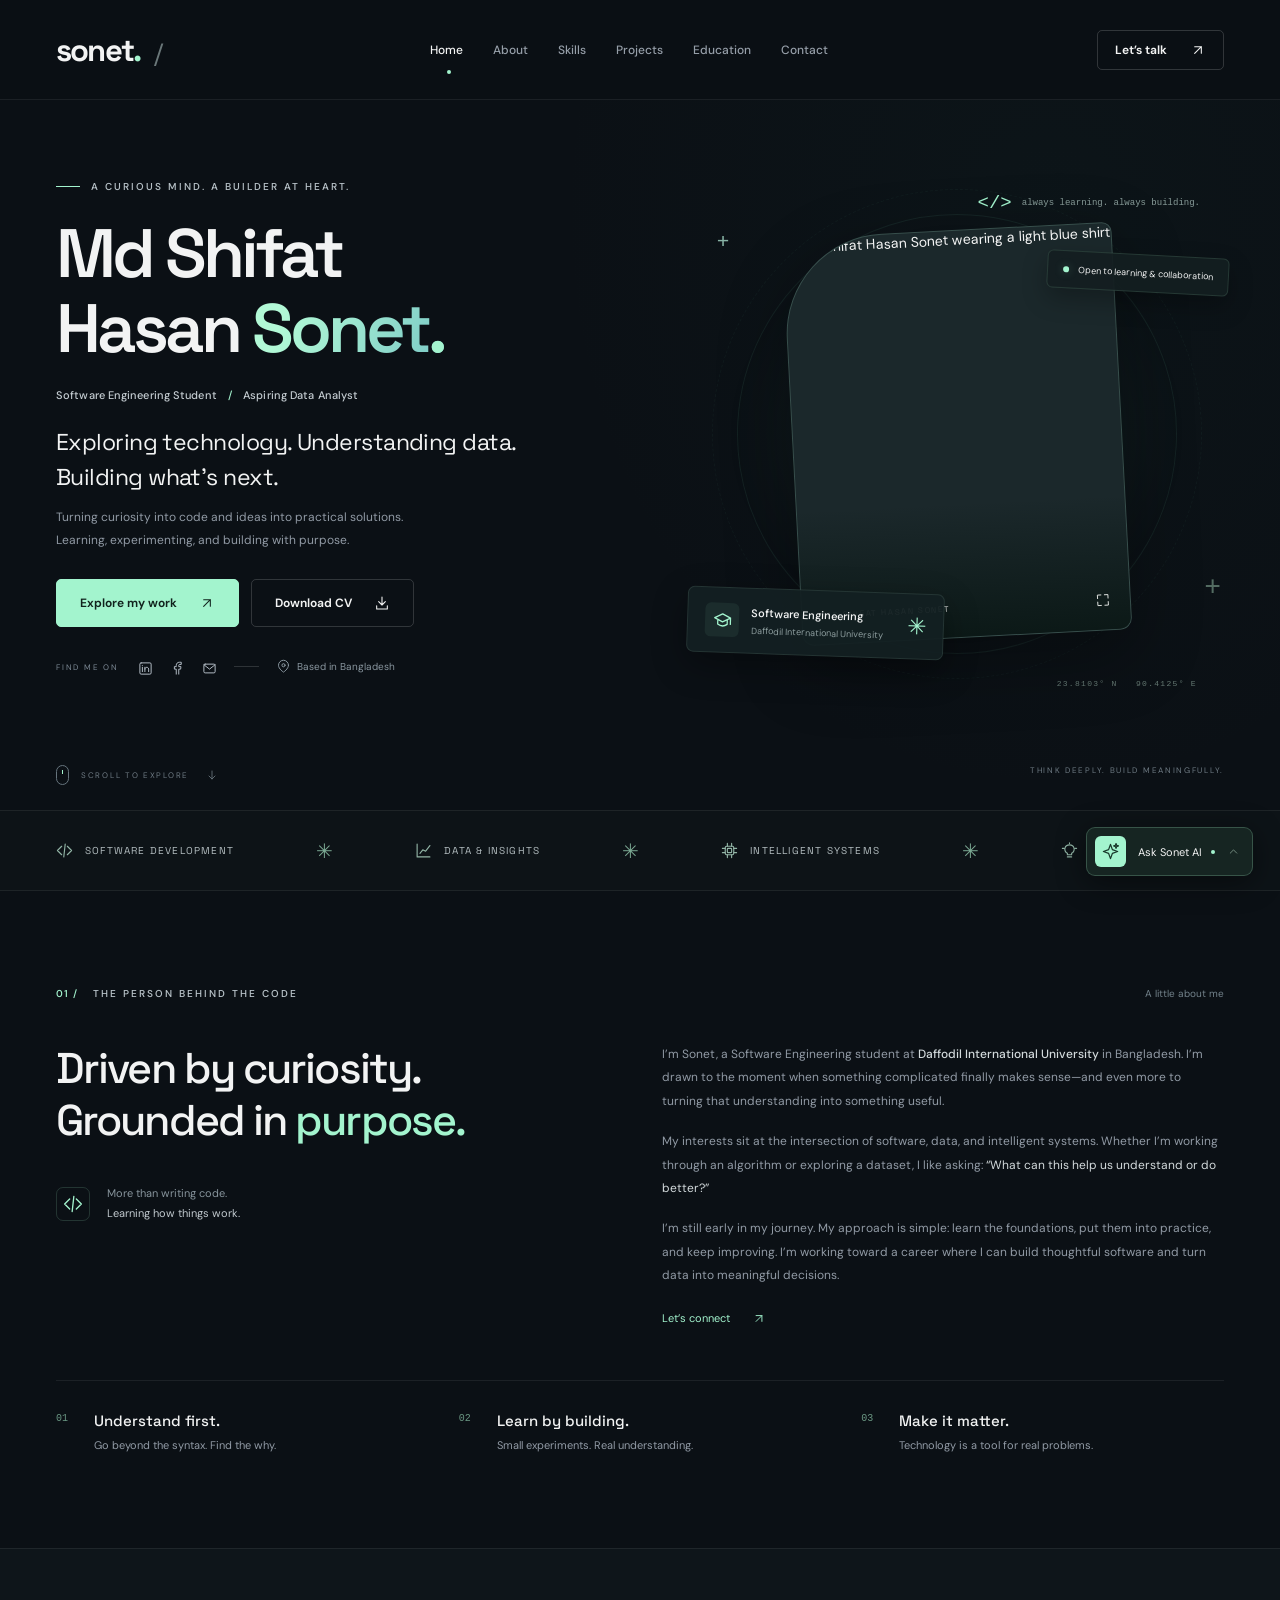
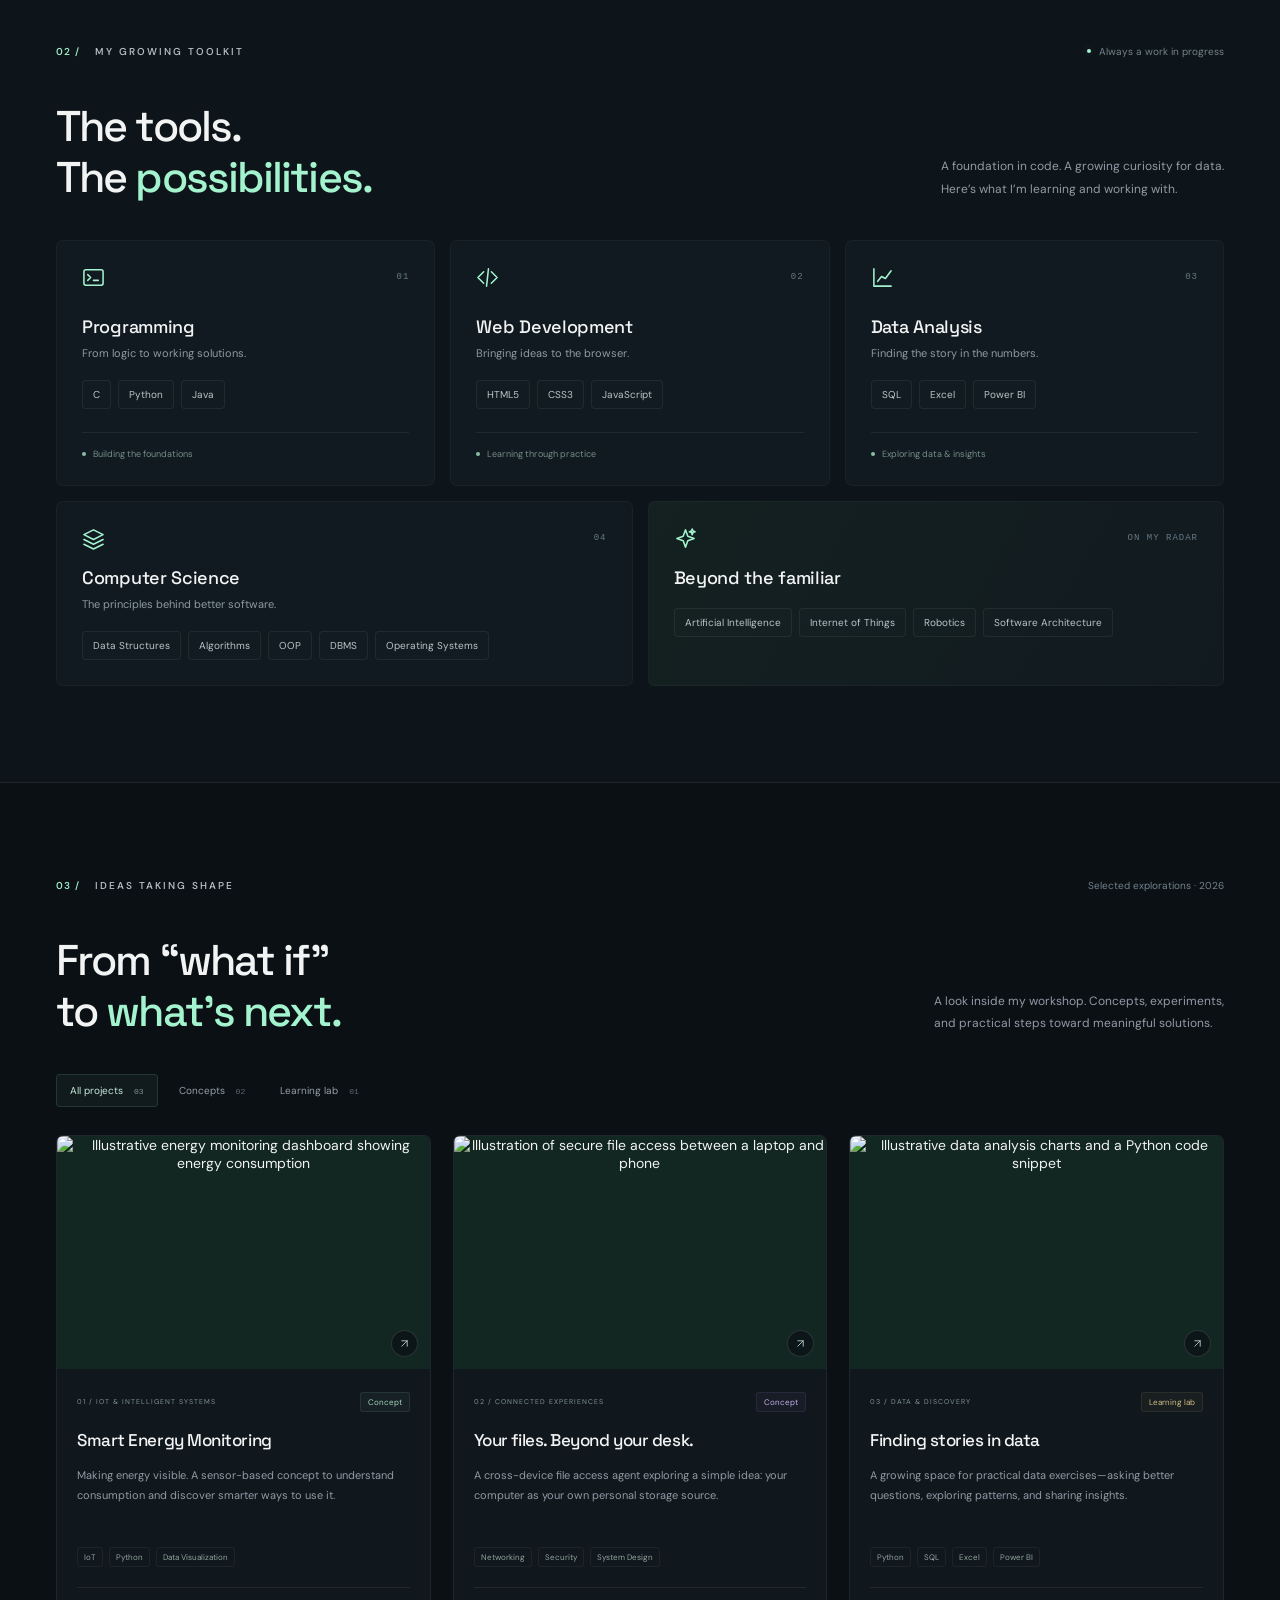
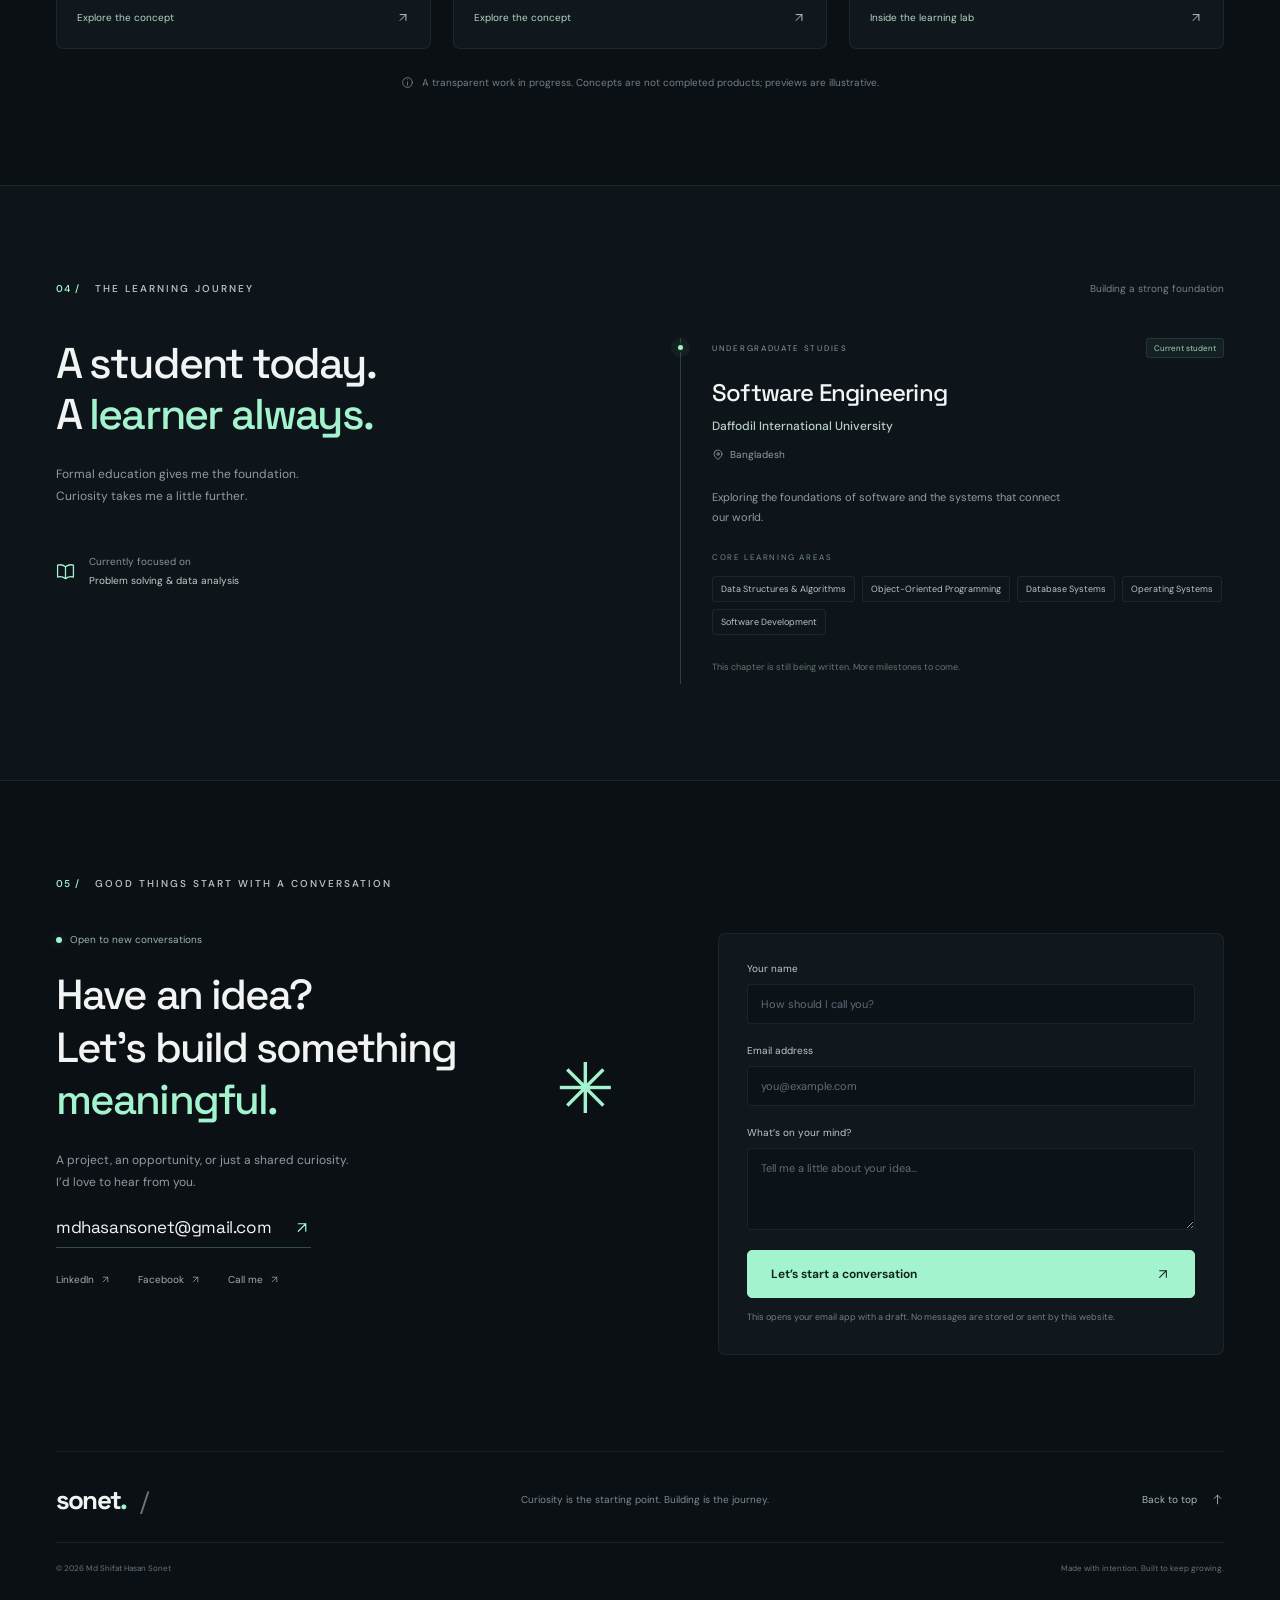
==== commit 9dc8529c: "Update index.html" ====
--- a/index.html
+++ b/index.html
@@ -95,7 +95,7 @@
       <form id="contact-form"><label for="contact-name">Your name</label><input id="contact-name" name="name" autocomplete="name" placeholder="How should I call you?" required minlength="2" maxlength="100"><label for="contact-email">Email address</label><input id="contact-email" name="email" type="email" autocomplete="email" placeholder="you@example.com" required maxlength="200"><label for="contact-message">What’s on your mind?</label><textarea id="contact-message" name="message" placeholder="Tell me a little about your idea..." rows="4" required minlength="10" maxlength="3000"></textarea><button class="button primary" type="submit">Let’s start a conversation <i data-icon="arrow-up-right"></i></button><p class="form-note" id="form-status" role="status">This opens your email app with a draft. No messages are stored or sent by this website.</p></form></div>
     </section>
   </main>
-  <footer class="container"><div class="footer-top"><a class="logo" href="#home">sonet<span>.</span><span class="logo-slash"> /</span></a><p>Curiosity is the starting point. Building is the journey.</p><a class="back-top" href="#home">Back to top <i data-icon="arrow-up"></i></a></div><div class="footer-bottom"><span>© <span id="year">2026</span> Md Shifat Hasan Sonet</span><a href="./sonet-portfolio-source.zip" download>Get the source code <i data-icon="download"></i></a><span>Made with intention. Built to keep growing.</span></div></footer>
+  <footer class="container"><div class="footer-top"><a class="logo" href="#home">sonet<span>.</span><span class="logo-slash"> /</span></a><p>Curiosity is the starting point. Building is the journey.</p><a class="back-top" href="#home">Back to top <i data-icon="arrow-up"></i></a></div><div class="footer-bottom"><span>© <span id="year">2026</span> Md Shifat Hasan Sonet</span><span>Made with intention. Built to keep growing.</span></div></footer>
 
   <button class="chat-launcher" id="chat-toggle" aria-expanded="false" aria-controls="chat-panel"><span class="chat-launcher-icon"><i data-icon="spark"></i></span><span>Ask Sonet AI<span class="launcher-dot"></span></span><i data-icon="chevron-up"></i></button>
   <aside class="chat-panel" id="chat-panel" aria-label="Sonet AI — Personal Portfolio Assistant" hidden><div class="chat-header"><span class="assistant-avatar"><i data-icon="spark"></i></span><div><strong>Sonet AI</strong><span><span class="status-dot"></span> Your portfolio guide</span></div><button class="icon-button" id="chat-close" aria-label="Close assistant"><i data-icon="x"></i></button></div><div class="chat-disclosure">A rule-based assistant. Real information, not generative AI.</div><div class="chat-messages" id="chat-messages" role="log" aria-live="polite" aria-relevant="additions"><div class="chat-message assistant">Hi, I’m Sonet’s portfolio assistant. Ask me about his journey, projects, or what he’s learning.</div></div><div class="chat-suggestions"><button data-question="Who is Shifat Hasan Sonet?">Meet Sonet <i data-icon="arrow-up-right"></i></button><button data-question="What projects has he worked on?">Explore projects <i data-icon="arrow-up-right"></i></button><button data-question="What is his current learning focus?">Learning focus <i data-icon="arrow-up-right"></i></button></div><form id="chat-form"><label class="sr-only" for="chat-input">Your question</label><input id="chat-input" placeholder="Ask something about Sonet..." autocomplete="off" maxlength="500" required><button class="icon-button" type="submit" aria-label="Send message"><i data-icon="arrow-up"></i></button></form><div class="chat-powered">Curiosity welcome. Powered by a local JSON knowledge base.</div></aside>
